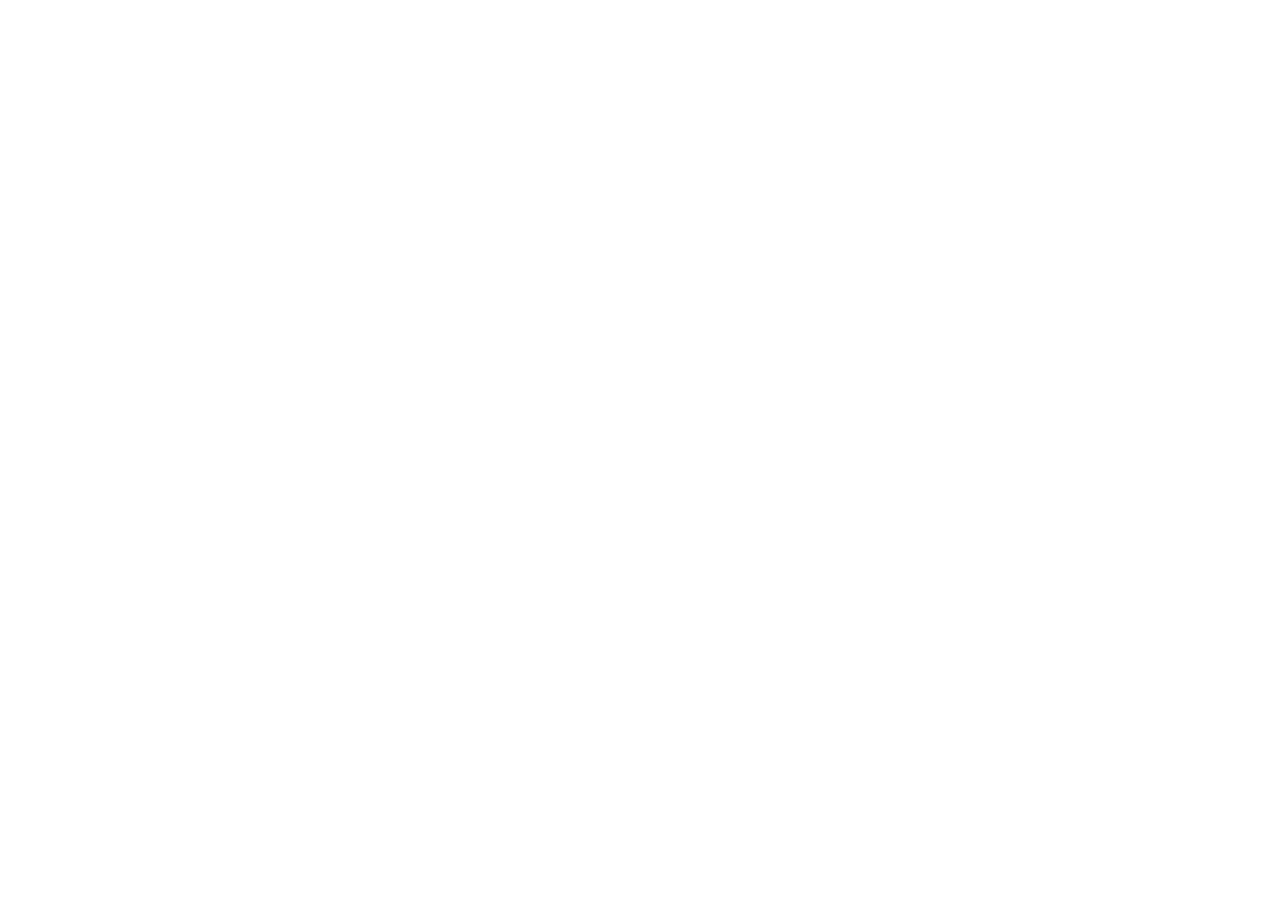
==== index.html @ e31ba43c "Add Sketch Desk index.html" ====
<!DOCTYPE html>
<html lang="en">
<head>
  <meta charset="UTF-8" />
  <meta name="viewport" content="width=device-width, initial-scale=1.0" />
  <title>Sketch Desk — learn to draw</title>
  <link rel="preconnect" href="https://fonts.googleapis.com" />
  <link rel="preconnect" href="https://fonts.gstatic.com" crossorigin />
  <link href="https://fonts.googleapis.com/css2?family=Fraunces:ital,opsz,wght@0,9..144,500;0,9..144,650;1,9..144,500&family=Source+Sans+3:wght@400;500;600;700&display=swap" rel="stylesheet" />
  <link rel="stylesheet" href="styles.css" />
</head>
<body>
  <div id="app"></div>
  <script src="lessons.js"></script>
  <script src="app.js"></script>
</body>
</html>
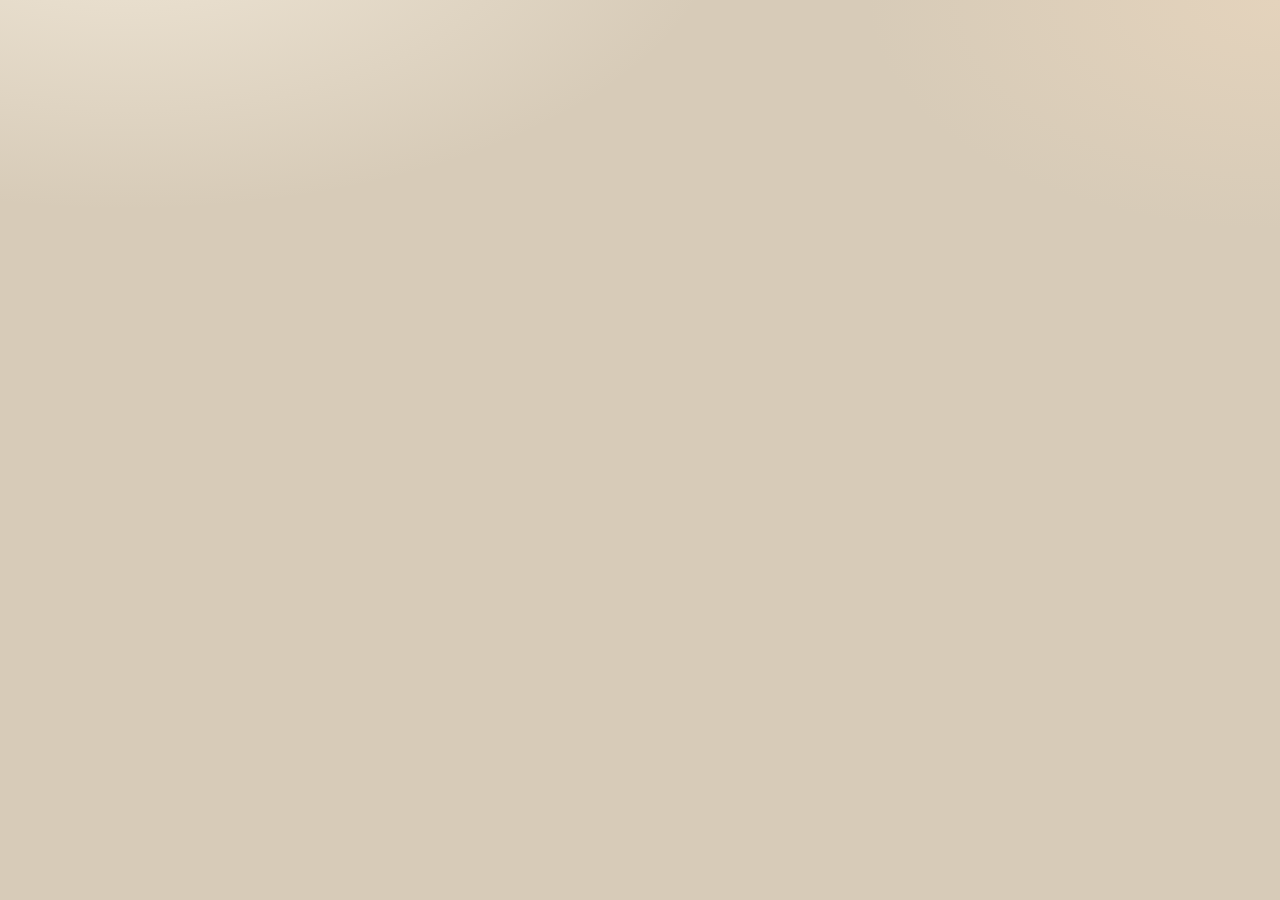
==== commit d95e0f37: "Load guides.js after lessons" ====
--- a/index.html
+++ b/index.html
@@ -12,6 +12,7 @@
 <body>
   <div id="app"></div>
   <script src="lessons.js"></script>
+  <script src="guides.js"></script>
   <script src="app.js"></script>
 </body>
 </html>
--- a/styles.css
+++ b/styles.css
@@ -0,0 +1,396 @@
+:root {
+  --paper: #f3eee4;
+  --paper-deep: #e7dfd0;
+  --ink: #1c1814;
+  --ink-soft: #4a433b;
+  --rule: rgba(28, 24, 20, 0.1);
+  --sienna: #c45c26;
+  --sienna-deep: #9a3f16;
+  --sage: #5c6b4a;
+  --desk: #d9cbb6;
+  --shadow: 0 18px 50px rgba(40, 28, 16, 0.16);
+  --serif: "Fraunces", "Times New Roman", serif;
+  --sans: "Source Sans 3", "Segoe UI", sans-serif;
+}
+
+* { box-sizing: border-box; }
+html, body { margin: 0; height: 100%; }
+body {
+  background:
+    radial-gradient(1200px 600px at 10% -10%, #efe6d6 0%, transparent 50%),
+    radial-gradient(900px 500px at 100% 0%, #e4d3bc 0%, transparent 46%),
+    #d7cbb8;
+  color: var(--ink);
+  font-family: var(--sans);
+  min-height: 100%;
+}
+
+#app { min-height: 100%; }
+
+button, input { font-family: inherit; }
+
+.library {
+  max-width: 1120px;
+  margin: 0 auto;
+  padding: 36px 24px 80px;
+}
+
+.topbar {
+  display: flex;
+  justify-content: space-between;
+  align-items: flex-end;
+  gap: 16px;
+  margin-bottom: 28px;
+}
+
+.brand {
+  font-family: var(--serif);
+  font-size: 28px;
+  font-weight: 650;
+  letter-spacing: -0.03em;
+  margin: 0;
+}
+.brand span { color: var(--sienna); font-style: italic; font-weight: 500; }
+.lede { margin: 6px 0 0; color: var(--ink-soft); font-size: 15px; }
+
+.stats {
+  display: flex;
+  gap: 10px;
+  flex-wrap: wrap;
+}
+.stat {
+  background: rgba(255,255,255,0.45);
+  border: 1px solid var(--rule);
+  padding: 8px 12px;
+  border-radius: 999px;
+  font-size: 13px;
+  color: var(--ink-soft);
+}
+.stat b { color: var(--ink); font-weight: 600; }
+
+.hero {
+  display: grid;
+  grid-template-columns: 1.4fr 1fr;
+  gap: 18px;
+  margin-bottom: 34px;
+}
+@media (max-width: 800px) { .hero { grid-template-columns: 1fr; } }
+
+.card {
+  background: var(--paper);
+  border: 1px solid var(--rule);
+  box-shadow: var(--shadow);
+  border-radius: 18px;
+}
+
+.continue {
+  padding: 26px 28px;
+  position: relative;
+  overflow: hidden;
+}
+.continue::after {
+  content: "";
+  position: absolute;
+  right: -20px; bottom: -30px;
+  width: 180px; height: 180px;
+  background: radial-gradient(circle, rgba(196,92,38,0.16), transparent 70%);
+  pointer-events: none;
+}
+.eyebrow {
+  font-size: 11px;
+  letter-spacing: 0.16em;
+  text-transform: uppercase;
+  color: var(--sienna-deep);
+  font-weight: 600;
+  margin: 0 0 8px;
+}
+.continue h2 {
+  font-family: var(--serif);
+  font-size: 32px;
+  letter-spacing: -0.03em;
+  margin: 0 0 8px;
+}
+.continue p { margin: 0 0 18px; color: var(--ink-soft); max-width: 46ch; }
+
+.actions { display: flex; gap: 10px; flex-wrap: wrap; }
+
+.btn {
+  border: none;
+  cursor: pointer;
+  border-radius: 999px;
+  padding: 11px 18px;
+  font-size: 14px;
+  font-weight: 600;
+}
+.btn-ink { background: var(--ink); color: var(--paper); }
+.btn-ink:hover { background: #2b251f; }
+.btn-ghost {
+  background: transparent;
+  color: var(--ink);
+  border: 1px solid var(--rule);
+}
+.btn-ghost:hover { background: rgba(28,24,20,0.04); }
+.btn-sienna { background: var(--sienna); color: #fff; }
+.btn-sienna:hover { background: var(--sienna-deep); }
+.btn[disabled] { opacity: 0.45; cursor: default; }
+
+.free-card {
+  padding: 26px 24px;
+  display: flex;
+  flex-direction: column;
+  justify-content: space-between;
+  min-height: 180px;
+}
+.free-card h3 {
+  font-family: var(--serif);
+  font-size: 22px;
+  margin: 0 0 8px;
+}
+
+.path-head {
+  display: flex;
+  justify-content: space-between;
+  align-items: baseline;
+  margin: 8px 2px 12px;
+}
+.path-head h2 {
+  font-family: var(--serif);
+  font-size: 22px;
+  margin: 0;
+}
+.path-head p { margin: 0; color: var(--ink-soft); font-size: 14px; }
+
+.grid {
+  display: grid;
+  grid-template-columns: repeat(auto-fill, minmax(240px, 1fr));
+  gap: 14px;
+  margin-bottom: 28px;
+}
+
+.lesson {
+  text-align: left;
+  padding: 18px 18px 16px;
+  cursor: pointer;
+  width: 100%;
+  color: inherit;
+  transition: transform 0.15s ease, box-shadow 0.15s ease;
+}
+.lesson:hover { transform: translateY(-2px); }
+.lesson .meta {
+  display: flex;
+  justify-content: space-between;
+  font-size: 12px;
+  color: var(--ink-soft);
+  margin-bottom: 10px;
+}
+.lesson h3 {
+  font-family: var(--serif);
+  font-size: 20px;
+  margin: 0 0 6px;
+  letter-spacing: -0.02em;
+}
+.lesson p { margin: 0; color: var(--ink-soft); font-size: 14px; line-height: 1.4; }
+.lesson .foot {
+  display: flex;
+  justify-content: space-between;
+  align-items: center;
+  margin-top: 14px;
+  font-size: 12px;
+  color: var(--ink-soft);
+}
+.pill {
+  background: rgba(92, 107, 74, 0.12);
+  color: var(--sage);
+  padding: 3px 8px;
+  border-radius: 999px;
+  font-weight: 600;
+}
+.pill.done { background: rgba(196,92,38,0.14); color: var(--sienna-deep); }
+
+.footnote {
+  font-size: 12px;
+  color: var(--ink-soft);
+  margin-top: 24px;
+  max-width: 72ch;
+}
+
+.studio {
+  height: 100vh;
+  display: grid;
+  grid-template-rows: auto 1fr auto;
+  overflow: hidden;
+}
+
+.studio-bar {
+  display: flex;
+  align-items: center;
+  gap: 12px;
+  padding: 10px 14px;
+  background: rgba(243, 238, 228, 0.86);
+  backdrop-filter: blur(10px);
+  border-bottom: 1px solid var(--rule);
+}
+.studio-bar h1 {
+  font-family: var(--serif);
+  font-size: 18px;
+  margin: 0;
+  flex: 1;
+  letter-spacing: -0.02em;
+}
+.step-dots { display: flex; gap: 6px; }
+.dot {
+  width: 8px; height: 8px; border-radius: 50%;
+  background: rgba(28,24,20,0.18);
+}
+.dot.on { background: var(--sienna); }
+.dot.done { background: var(--ink); }
+
+.workspace {
+  display: grid;
+  grid-template-columns: 300px 1fr;
+  min-height: 0;
+}
+@media (max-width: 840px) {
+  .workspace { grid-template-columns: 1fr; grid-template-rows: auto 1fr; }
+}
+
+.coach {
+  padding: 20px 20px 12px;
+  border-right: 1px solid var(--rule);
+  background: rgba(243,238,228,0.55);
+  overflow: auto;
+}
+@media (max-width: 840px) {
+  .coach { border-right: none; border-bottom: 1px solid var(--rule); }
+}
+.step-kicker {
+  font-size: 11px;
+  letter-spacing: 0.14em;
+  text-transform: uppercase;
+  color: var(--sienna-deep);
+  font-weight: 600;
+  margin: 0 0 6px;
+}
+.coach h2 {
+  font-family: var(--serif);
+  font-size: 26px;
+  margin: 0 0 10px;
+  letter-spacing: -0.03em;
+}
+.coach p { margin: 0 0 12px; line-height: 1.5; color: var(--ink-soft); }
+.hint {
+  background: rgba(196,92,38,0.08);
+  border-left: 3px solid var(--sienna);
+  padding: 10px 12px;
+  font-size: 13px;
+  color: var(--ink);
+  margin-bottom: 16px;
+}
+.coach-nav { display: flex; gap: 8px; flex-wrap: wrap; }
+
+.paper-wrap {
+  min-height: 0;
+  display: flex;
+  align-items: center;
+  justify-content: center;
+  padding: 16px;
+}
+.sheet {
+  position: relative;
+  width: min(100%, 820px);
+  height: 100%;
+  max-height: calc(100vh - 170px);
+  background:
+    linear-gradient(180deg, rgba(255,255,255,0.25), transparent 30%),
+    var(--paper);
+  box-shadow: var(--shadow);
+  border-radius: 4px;
+  overflow: hidden;
+  border: 1px solid rgba(28,24,20,0.08);
+}
+.sheet canvas {
+  position: absolute;
+  inset: 0;
+  width: 100%;
+  height: 100%;
+  touch-action: none;
+  cursor: crosshair;
+}
+
+.toolbar {
+  display: flex;
+  align-items: center;
+  gap: 8px;
+  padding: 10px 14px 14px;
+  flex-wrap: wrap;
+  background: rgba(243,238,228,0.9);
+  border-top: 1px solid var(--rule);
+}
+.tool {
+  width: 40px; height: 40px;
+  border-radius: 10px;
+  border: 1px solid transparent;
+  background: transparent;
+  cursor: pointer;
+  color: var(--ink);
+  display: grid;
+  place-items: center;
+}
+.tool.on, .tool:hover { background: rgba(28,24,20,0.06); border-color: var(--rule); }
+.sep { width: 1px; height: 24px; background: var(--rule); margin: 0 4px; }
+.slider {
+  display: flex;
+  align-items: center;
+  gap: 8px;
+  font-size: 12px;
+  color: var(--ink-soft);
+}
+.slider input { width: 90px; accent-color: var(--ink); }
+
+.toggle {
+  display: flex;
+  align-items: center;
+  gap: 6px;
+  font-size: 13px;
+  color: var(--ink-soft);
+}
+.toggle input { accent-color: var(--sienna); }
+
+.toast {
+  position: fixed;
+  bottom: 78px;
+  left: 50%;
+  transform: translateX(-50%);
+  background: var(--ink);
+  color: var(--paper);
+  padding: 10px 16px;
+  border-radius: 999px;
+  font-size: 13px;
+  opacity: 0;
+  pointer-events: none;
+  transition: opacity 0.25s ease;
+  z-index: 20;
+}
+.toast.show { opacity: 1; }
+
+.complete-modal {
+  position: fixed;
+  inset: 0;
+  background: rgba(28,24,20,0.35);
+  display: grid;
+  place-items: center;
+  z-index: 30;
+  padding: 20px;
+}
+.complete-card {
+  background: var(--paper);
+  padding: 28px;
+  border-radius: 18px;
+  max-width: 420px;
+  box-shadow: var(--shadow);
+}
+.complete-card h2 {
+  font-family: var(--serif);
+  margin: 0 0 8px;
+  font-size: 28px;
+}
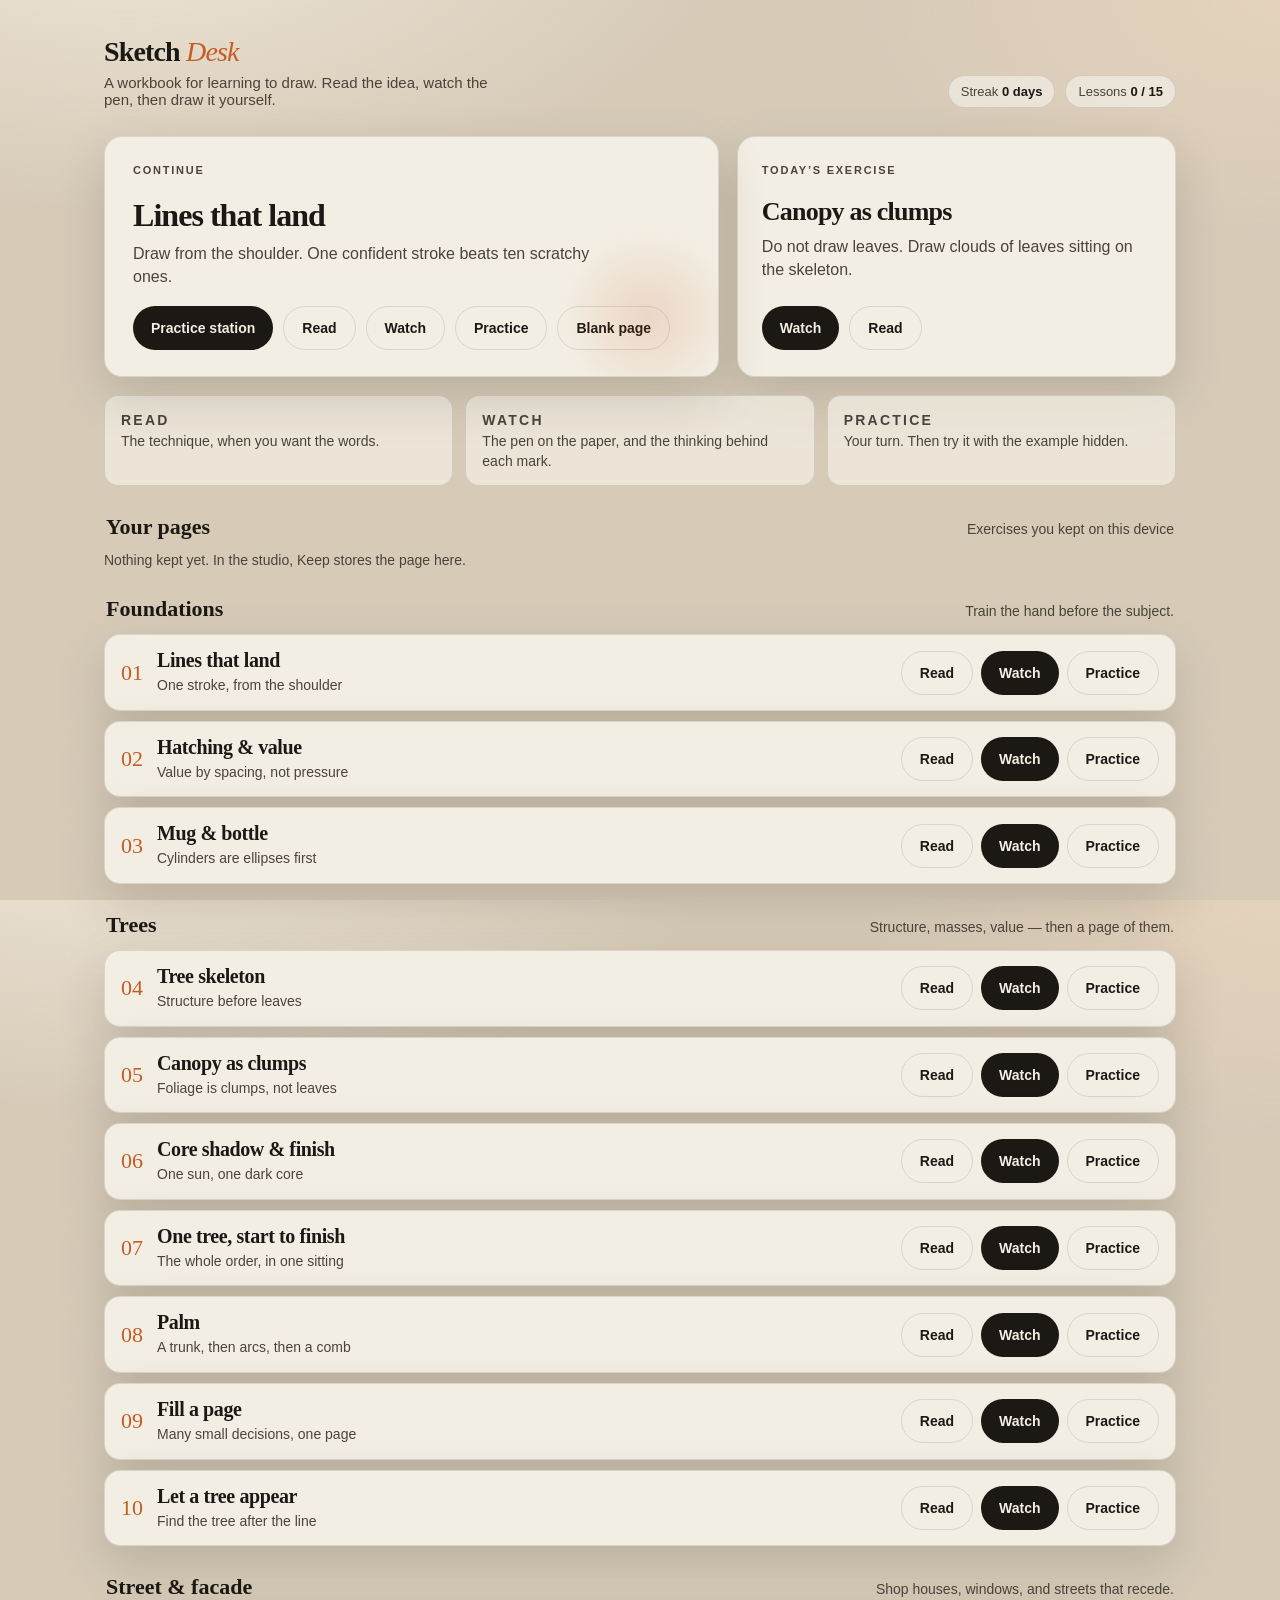
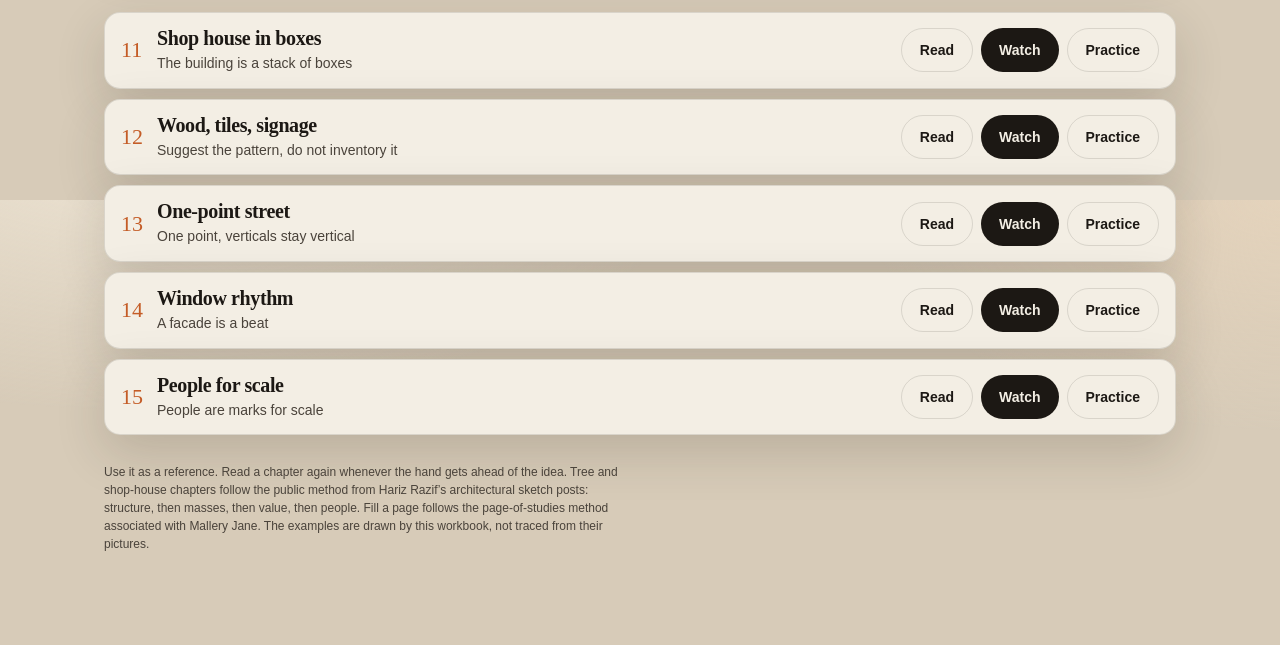
==== commit 994c64f2: "Add the practice station and workbook modes. Focus station with timer, wake lock, and capture, plus " ====
--- a/index.html
+++ b/index.html
@@ -3,7 +3,10 @@
 <head>
   <meta charset="UTF-8" />
   <meta name="viewport" content="width=device-width, initial-scale=1.0" />
+  <meta name="description" content="Sketch Desk is a sketchbook drawing tutor. Short lessons, a faint ghost guide, and paper to draw on. Trees, streets, and the hand that makes them." />
+  <meta name="theme-color" content="#d7cbb8" />
   <title>Sketch Desk — learn to draw</title>
+  <link rel="icon" href="favicon.svg" type="image/svg+xml" />
   <link rel="preconnect" href="https://fonts.googleapis.com" />
   <link rel="preconnect" href="https://fonts.gstatic.com" crossorigin />
   <link href="https://fonts.googleapis.com/css2?family=Fraunces:ital,opsz,wght@0,9..144,500;0,9..144,650;1,9..144,500&family=Source+Sans+3:wght@400;500;600;700&display=swap" rel="stylesheet" />
@@ -13,6 +16,7 @@
   <div id="app"></div>
   <script src="lessons.js"></script>
   <script src="guides.js"></script>
+  <script src="cards.js"></script>
   <script src="app.js"></script>
 </body>
 </html>
--- a/styles.css
+++ b/styles.css
@@ -3,13 +3,13 @@
   --paper-deep: #e7dfd0;
   --ink: #1c1814;
   --ink-soft: #4a433b;
-  --rule: rgba(28, 24, 20, 0.1);
+  --rule: rgba(28, 24, 20, 0.12);
   --sienna: #c45c26;
   --sienna-deep: #9a3f16;
   --sage: #5c6b4a;
   --desk: #d9cbb6;
   --shadow: 0 18px 50px rgba(40, 28, 16, 0.16);
-  --serif: "Fraunces", "Times New Roman", serif;
+  --serif: "Fraunces", "Iowan Old Style", "Palatino Linotype", Palatino, serif;
   --sans: "Source Sans 3", "Segoe UI", sans-serif;
 }
 
@@ -23,18 +23,18 @@
   color: var(--ink);
   font-family: var(--sans);
   min-height: 100%;
-}
-
-#app { min-height: 100%; }
-
-button, input { font-family: inherit; }
+  overscroll-behavior: none;
+}
+#sketch-host, #app { min-height: 100%; }
+button, input { font-family: inherit; color: inherit; }
+button { cursor: pointer; }
+img { max-width: 100%; }
 
 .library {
   max-width: 1120px;
   margin: 0 auto;
   padding: 36px 24px 80px;
 }
-
 .topbar {
   display: flex;
   justify-content: space-between;
@@ -42,7 +42,6 @@
   gap: 16px;
   margin-bottom: 28px;
 }
-
 .brand {
   font-family: var(--serif);
   font-size: 28px;
@@ -51,15 +50,10 @@
   margin: 0;
 }
 .brand span { color: var(--sienna); font-style: italic; font-weight: 500; }
-.lede { margin: 6px 0 0; color: var(--ink-soft); font-size: 15px; }
-
-.stats {
-  display: flex;
-  gap: 10px;
-  flex-wrap: wrap;
-}
+.lede { margin: 6px 0 0; color: var(--ink-soft); font-size: 15px; max-width: 46ch; }
+.stats { display: flex; gap: 10px; flex-wrap: wrap; }
 .stat {
-  background: rgba(255,255,255,0.45);
+  background: rgba(255, 255, 255, 0.45);
   border: 1px solid var(--rule);
   padding: 8px 12px;
   border-radius: 999px;
@@ -67,33 +61,27 @@
   color: var(--ink-soft);
 }
 .stat b { color: var(--ink); font-weight: 600; }
-
 .hero {
   display: grid;
   grid-template-columns: 1.4fr 1fr;
   gap: 18px;
-  margin-bottom: 34px;
-}
-@media (max-width: 800px) { .hero { grid-template-columns: 1fr; } }
-
+  margin-bottom: 18px;
+}
 .card {
   background: var(--paper);
   border: 1px solid var(--rule);
   box-shadow: var(--shadow);
   border-radius: 18px;
 }
-
-.continue {
-  padding: 26px 28px;
-  position: relative;
-  overflow: hidden;
-}
+.continue { padding: 26px 28px; position: relative; overflow: hidden; }
 .continue::after {
   content: "";
   position: absolute;
-  right: -20px; bottom: -30px;
-  width: 180px; height: 180px;
-  background: radial-gradient(circle, rgba(196,92,38,0.16), transparent 70%);
+  right: -20px;
+  bottom: -30px;
+  width: 180px;
+  height: 180px;
+  background: radial-gradient(circle, rgba(196, 92, 38, 0.16), transparent 70%);
   pointer-events: none;
 }
 .eyebrow {
@@ -104,36 +92,26 @@
   font-weight: 600;
   margin: 0 0 8px;
 }
-.continue h2 {
-  font-family: var(--serif);
-  font-size: 32px;
+.continue h2, .free-card h3, .viewer h2, .complete-card h2 {
+  font-family: var(--serif);
   letter-spacing: -0.03em;
-  margin: 0 0 8px;
-}
-.continue p { margin: 0 0 18px; color: var(--ink-soft); max-width: 46ch; }
-
+}
+.continue h2 { font-size: 32px; margin: 0 0 8px; }
+.continue p, .free-card p { margin: 0 0 18px; color: var(--ink-soft); max-width: 52ch; line-height: 1.45; }
 .actions { display: flex; gap: 10px; flex-wrap: wrap; }
-
 .btn {
   border: none;
-  cursor: pointer;
   border-radius: 999px;
   padding: 11px 18px;
+  min-height: 44px;
   font-size: 14px;
   font-weight: 600;
 }
 .btn-ink { background: var(--ink); color: var(--paper); }
 .btn-ink:hover { background: #2b251f; }
-.btn-ghost {
-  background: transparent;
-  color: var(--ink);
-  border: 1px solid var(--rule);
-}
-.btn-ghost:hover { background: rgba(28,24,20,0.04); }
-.btn-sienna { background: var(--sienna); color: #fff; }
-.btn-sienna:hover { background: var(--sienna-deep); }
+.btn-ghost { background: transparent; color: var(--ink); border: 1px solid var(--rule); }
+.btn-ghost:hover { background: rgba(28, 24, 20, 0.04); }
 .btn[disabled] { opacity: 0.45; cursor: default; }
-
 .free-card {
   padding: 26px 24px;
   display: flex;
@@ -141,48 +119,124 @@
   justify-content: space-between;
   min-height: 180px;
 }
-.free-card h3 {
+.free-card h3 { font-size: 26px; margin: 0 0 8px; }
+.howto {
+  display: grid;
+  grid-template-columns: repeat(3, 1fr);
+  gap: 12px;
+  margin: 0 0 28px;
+}
+.howto div {
+  background: rgba(243, 238, 228, 0.72);
+  border: 1px solid var(--rule);
+  border-radius: 14px;
+  padding: 14px 16px;
+}
+.howto p { margin: 0; color: var(--ink-soft); font-size: 14px; line-height: 1.45; }
+.toc { list-style: none; margin: 0 0 28px; padding: 0; display: flex; flex-direction: column; gap: 10px; }
+.toc-row {
+  display: grid;
+  grid-template-columns: auto minmax(0, 1fr) auto;
+  gap: 14px;
+  align-items: center;
+  background: var(--paper);
+  border: 1px solid var(--rule);
+  border-radius: 16px;
+  padding: 14px 16px;
+  box-shadow: var(--shadow);
+}
+.chap {
+  font-family: var(--serif);
+  font-size: 22px;
+  color: var(--sienna);
+  min-width: 2ch;
+}
+.toc-copy h3 { font-family: var(--serif); font-size: 20px; margin: 0 0 4px; letter-spacing: -0.02em; }
+.toc-copy p { margin: 0; color: var(--ink-soft); font-size: 14px; line-height: 1.4; }
+.toc-actions { display: flex; flex-wrap: wrap; gap: 8px; align-items: center; justify-content: flex-end; }
+.reader {
+  max-width: 760px;
+  margin: 0 auto;
+  padding: 28px 20px 72px;
+}
+.reader-bar { display: flex; justify-content: space-between; align-items: center; gap: 12px; margin-bottom: 18px; }
+.reader h1 {
+  font-family: var(--serif);
+  font-size: 40px;
+  letter-spacing: -0.03em;
+  margin: 0 0 6px;
+}
+.technique-line { margin: 0 0 18px; color: var(--sienna-deep); font-weight: 600; }
+.reader-block {
+  background: var(--paper);
+  border: 1px solid var(--rule);
+  border-radius: 18px;
+  padding: 20px 22px;
+  margin-bottom: 14px;
+  box-shadow: var(--shadow);
+}
+.reader-block h2 {
   font-family: var(--serif);
   font-size: 22px;
   margin: 0 0 8px;
 }
-
+.reader-block h3 { margin: 0 0 8px; font-size: 16px; }
+.reader-block p { margin: 0 0 12px; color: var(--ink-soft); line-height: 1.5; }
+.plate {
+  height: 280px;
+  border-radius: 4px;
+  background:
+    linear-gradient(180deg, rgba(255, 255, 255, 0.28), transparent 28%),
+    var(--paper-deep);
+  border: 1px solid rgba(28, 24, 20, 0.08);
+  position: relative;
+  margin-bottom: 12px;
+}
+.plate canvas { position: absolute; inset: 0; width: 100%; height: 100%; }
+.example-nav { display: flex; flex-wrap: wrap; gap: 8px; }
+.coach-copy .label {
+  display: block;
+  font-size: 11px;
+  letter-spacing: 0.14em;
+  text-transform: uppercase;
+  color: var(--sienna-deep);
+  font-weight: 600;
+  margin-top: 8px;
+}
+.coach-copy .ref-line { display: block; color: var(--ink-soft); margin: 2px 0 0; }
+.coach-copy .label:first-child { margin-top: 0; }
 .path-head {
   display: flex;
   justify-content: space-between;
   align-items: baseline;
+  gap: 12px;
   margin: 8px 2px 12px;
 }
-.path-head h2 {
-  font-family: var(--serif);
-  font-size: 22px;
-  margin: 0;
-}
+.path-head h2 { font-family: var(--serif); font-size: 22px; margin: 0; }
 .path-head p { margin: 0; color: var(--ink-soft); font-size: 14px; }
-
 .grid {
   display: grid;
   grid-template-columns: repeat(auto-fill, minmax(240px, 1fr));
   gap: 14px;
   margin-bottom: 28px;
 }
-
 .lesson {
   text-align: left;
   padding: 18px 18px 16px;
-  cursor: pointer;
   width: 100%;
-  color: inherit;
-  transition: transform 0.15s ease, box-shadow 0.15s ease;
+  color: var(--ink);
+  background: var(--paper);
+  transition: transform 0.15s ease;
 }
 .lesson:hover { transform: translateY(-2px); }
-.lesson .meta {
+.lesson .meta, .lesson .foot {
   display: flex;
   justify-content: space-between;
+  gap: 8px;
   font-size: 12px;
   color: var(--ink-soft);
-  margin-bottom: 10px;
-}
+}
+.lesson .meta { margin-bottom: 10px; }
 .lesson h3 {
   font-family: var(--serif);
   font-size: 20px;
@@ -190,14 +244,7 @@
   letter-spacing: -0.02em;
 }
 .lesson p { margin: 0; color: var(--ink-soft); font-size: 14px; line-height: 1.4; }
-.lesson .foot {
-  display: flex;
-  justify-content: space-between;
-  align-items: center;
-  margin-top: 14px;
-  font-size: 12px;
-  color: var(--ink-soft);
-}
+.lesson .foot { align-items: center; margin-top: 14px; }
 .pill {
   background: rgba(92, 107, 74, 0.12);
   color: var(--sage);
@@ -205,64 +252,119 @@
   border-radius: 999px;
   font-weight: 600;
 }
-.pill.done { background: rgba(196,92,38,0.14); color: var(--sienna-deep); }
-
-.footnote {
-  font-size: 12px;
+.pill.done { background: rgba(196, 92, 38, 0.14); color: var(--sienna-deep); }
+.footnote { font-size: 12px; color: var(--ink-soft); margin-top: 8px; max-width: 78ch; line-height: 1.5; }
+
+.gallery-head {
+  display: flex;
+  justify-content: space-between;
+  align-items: baseline;
+  gap: 12px;
+  margin: 4px 2px 12px;
+}
+.gallery-head h2 { font-family: var(--serif); font-size: 22px; margin: 0; }
+.gallery-head p { margin: 0; color: var(--ink-soft); font-size: 14px; }
+.thumbs {
+  display: grid;
+  grid-template-columns: repeat(auto-fill, minmax(160px, 1fr));
+  gap: 12px;
+  margin-bottom: 28px;
+}
+.thumb {
+  padding: 0;
+  text-align: left;
+  overflow: hidden;
+  color: var(--ink);
+  background: var(--paper);
+}
+.thumb img { display: block; width: 100%; aspect-ratio: 4 / 3; object-fit: cover; background: var(--paper-deep); }
+.thumb .cap { padding: 8px 10px 12px; }
+.thumb strong { display: block; font-size: 14px; font-weight: 600; }
+.thumb span { color: var(--ink-soft); font-size: 12px; }
+.empty-pages {
+  margin: 0 0 28px;
   color: var(--ink-soft);
-  margin-top: 24px;
-  max-width: 72ch;
+  font-size: 14px;
 }
 
 .studio {
   height: 100vh;
-  display: grid;
-  grid-template-rows: auto 1fr auto;
+  height: 100dvh;
+  display: grid;
+  grid-template-rows: auto minmax(0, 1fr) auto;
   overflow: hidden;
 }
-
 .studio-bar {
   display: flex;
   align-items: center;
-  gap: 12px;
-  padding: 10px 14px;
-  background: rgba(243, 238, 228, 0.86);
-  backdrop-filter: blur(10px);
+  gap: 10px;
+  padding: 8px 12px;
+  background: rgba(243, 238, 228, 0.9);
   border-bottom: 1px solid var(--rule);
+  flex-wrap: wrap;
 }
 .studio-bar h1 {
   font-family: var(--serif);
   font-size: 18px;
   margin: 0;
   flex: 1;
+  min-width: 0;
   letter-spacing: -0.02em;
-}
-.step-dots { display: flex; gap: 6px; }
+  white-space: nowrap;
+  overflow: hidden;
+  text-overflow: ellipsis;
+}
+.step-dots { display: flex; gap: 2px; }
 .dot {
-  width: 8px; height: 8px; border-radius: 50%;
-  background: rgba(28,24,20,0.18);
-}
-.dot.on { background: var(--sienna); }
-.dot.done { background: var(--ink); }
+  width: 22px;
+  height: 22px;
+  border: none;
+  padding: 0;
+  background: transparent;
+  display: grid;
+  place-items: center;
+}
+.dot::after {
+  content: "";
+  width: 8px;
+  height: 8px;
+  border-radius: 50%;
+  background: rgba(28, 24, 20, 0.18);
+}
+.dot.on::after { background: var(--sienna); }
+.dot.done::after { background: var(--ink); }
+.timer { display: flex; align-items: center; gap: 6px; }
+.timer-readout {
+  font-variant-numeric: tabular-nums;
+  font-size: 13px;
+  min-width: 44px;
+  color: var(--ink-soft);
+}
+.chip {
+  border: 1px solid var(--rule);
+  background: transparent;
+  color: var(--ink);
+  border-radius: 999px;
+  min-height: 36px;
+  padding: 6px 10px;
+  font-size: 12px;
+  font-weight: 700;
+}
+.chip.on { background: var(--ink); color: var(--paper); border-color: var(--ink); }
 
 .workspace {
   display: grid;
-  grid-template-columns: 300px 1fr;
+  grid-template-columns: minmax(260px, 320px) minmax(0, 1fr);
   min-height: 0;
 }
-@media (max-width: 840px) {
-  .workspace { grid-template-columns: 1fr; grid-template-rows: auto 1fr; }
-}
-
 .coach {
-  padding: 20px 20px 12px;
+  padding: 16px 16px 12px;
   border-right: 1px solid var(--rule);
-  background: rgba(243,238,228,0.55);
+  background: rgba(243, 238, 228, 0.55);
   overflow: auto;
-}
-@media (max-width: 840px) {
-  .coach { border-right: none; border-bottom: 1px solid var(--rule); }
-}
+  min-height: 0;
+}
+.coach-top { display: flex; justify-content: space-between; gap: 8px; align-items: flex-start; }
 .step-kicker {
   font-size: 11px;
   letter-spacing: 0.14em;
@@ -274,39 +376,76 @@
 .coach h2 {
   font-family: var(--serif);
   font-size: 26px;
-  margin: 0 0 10px;
+  margin: 0 0 8px;
   letter-spacing: -0.03em;
 }
-.coach p { margin: 0 0 12px; line-height: 1.5; color: var(--ink-soft); }
+.story { margin: 0 0 12px; color: var(--ink-soft); line-height: 1.5; }
+.coach .label {
+  display: block;
+  font-size: 11px;
+  letter-spacing: 0.14em;
+  text-transform: uppercase;
+  color: var(--sienna-deep);
+  font-weight: 600;
+  margin: 10px 0 4px;
+}
+.coach .ref-line { margin: 0; color: var(--ink); line-height: 1.45; }
+.nib {
+  position: absolute;
+  left: 0;
+  top: 0;
+  width: 72px;
+  height: 72px;
+  transform-origin: 8px 64px;
+  pointer-events: none;
+  z-index: 3;
+  filter: drop-shadow(2px 8px 2px rgba(40, 28, 16, 0.28));
+}
+.nib svg { display: block; width: 72px; height: 72px; }
+#watch-play.on { background: var(--ink); color: var(--paper); border-color: var(--ink); }
 .hint {
-  background: rgba(196,92,38,0.08);
+  background: rgba(196, 92, 38, 0.08);
   border-left: 3px solid var(--sienna);
   padding: 10px 12px;
   font-size: 13px;
   color: var(--ink);
-  margin-bottom: 16px;
-}
-.coach-nav { display: flex; gap: 8px; flex-wrap: wrap; }
+  margin-bottom: 12px;
+}
+.coach-tools, .coach-nav { display: flex; flex-wrap: wrap; gap: 8px; align-items: center; }
+.coach-tools { margin-bottom: 12px; }
+.coach-toggle { display: none; }
+.opacity, .slider, .toggle {
+  display: flex;
+  align-items: center;
+  gap: 8px;
+  font-size: 13px;
+  color: var(--ink-soft);
+}
+.opacity input, .slider input { accent-color: var(--ink); }
+.opacity input { width: 96px; accent-color: var(--sienna); }
+.toggle input { accent-color: var(--sienna); width: 16px; height: 16px; }
 
 .paper-wrap {
   min-height: 0;
-  display: flex;
-  align-items: center;
-  justify-content: center;
-  padding: 16px;
+  min-width: 0;
+  display: flex;
+  padding: 12px;
 }
 .sheet {
   position: relative;
-  width: min(100%, 820px);
-  height: 100%;
-  max-height: calc(100vh - 170px);
+  flex: 1;
+  width: 100%;
+  max-width: 860px;
+  margin: 0 auto;
+  align-self: stretch;
   background:
-    linear-gradient(180deg, rgba(255,255,255,0.25), transparent 30%),
+    linear-gradient(180deg, rgba(255, 255, 255, 0.28), transparent 28%),
     var(--paper);
   box-shadow: var(--shadow);
   border-radius: 4px;
   overflow: hidden;
-  border: 1px solid rgba(28,24,20,0.08);
+  border: 1px solid rgba(28, 24, 20, 0.08);
+  touch-action: none;
 }
 .sheet canvas {
   position: absolute;
@@ -314,51 +453,35 @@
   width: 100%;
   height: 100%;
   touch-action: none;
-  cursor: crosshair;
-}
-
+}
 .toolbar {
   display: flex;
   align-items: center;
   gap: 8px;
-  padding: 10px 14px 14px;
-  flex-wrap: wrap;
-  background: rgba(243,238,228,0.9);
+  padding: 8px 12px max(12px, env(safe-area-inset-bottom));
+  background: rgba(243, 238, 228, 0.94);
   border-top: 1px solid var(--rule);
-}
+  overflow-x: auto;
+}
+.toolbar > * { flex: none; }
 .tool {
-  width: 40px; height: 40px;
+  width: 44px;
+  height: 44px;
   border-radius: 10px;
   border: 1px solid transparent;
   background: transparent;
-  cursor: pointer;
   color: var(--ink);
   display: grid;
   place-items: center;
-}
-.tool.on, .tool:hover { background: rgba(28,24,20,0.06); border-color: var(--rule); }
-.sep { width: 1px; height: 24px; background: var(--rule); margin: 0 4px; }
-.slider {
-  display: flex;
-  align-items: center;
-  gap: 8px;
-  font-size: 12px;
-  color: var(--ink-soft);
-}
-.slider input { width: 90px; accent-color: var(--ink); }
-
-.toggle {
-  display: flex;
-  align-items: center;
-  gap: 6px;
-  font-size: 13px;
-  color: var(--ink-soft);
-}
-.toggle input { accent-color: var(--sienna); }
+  padding: 0;
+}
+.tool.on, .tool:hover { background: rgba(28, 24, 20, 0.06); border-color: var(--rule); }
+.sep { width: 1px; height: 24px; background: var(--rule); }
+.slider input { width: 92px; }
 
 .toast {
   position: fixed;
-  bottom: 78px;
+  bottom: 84px;
   left: 50%;
   transform: translateX(-50%);
   background: var(--ink);
@@ -368,29 +491,180 @@
   font-size: 13px;
   opacity: 0;
   pointer-events: none;
-  transition: opacity 0.25s ease;
-  z-index: 20;
+  transition: opacity 0.2s ease;
+  z-index: 50;
+  max-width: calc(100% - 32px);
+  text-align: center;
 }
 .toast.show { opacity: 1; }
-
-.complete-modal {
+.complete-modal, .viewer {
   position: fixed;
   inset: 0;
-  background: rgba(28,24,20,0.35);
+  background: rgba(28, 24, 20, 0.4);
   display: grid;
   place-items: center;
-  z-index: 30;
+  z-index: 40;
   padding: 20px;
 }
-.complete-card {
+.complete-card, .viewer-card {
   background: var(--paper);
   padding: 28px;
   border-radius: 18px;
-  max-width: 420px;
+  max-width: 460px;
+  width: min(460px, 100%);
   box-shadow: var(--shadow);
 }
-.complete-card h2 {
-  font-family: var(--serif);
-  margin: 0 0 8px;
+.viewer-card { max-width: 860px; width: min(860px, 100%); }
+.complete-card h2, .viewer-card h2 { margin: 0 0 8px; font-size: 28px; }
+.viewer-card img {
+  width: 100%;
+  max-height: 62vh;
+  object-fit: contain;
+  background: var(--paper-deep);
+  border-radius: 4px;
+  margin: 8px 0 16px;
+}
+.viewer-card p, .complete-card p { color: var(--ink-soft); margin: 0 0 8px; line-height: 1.45; }
+
+@media (max-width: 840px) {
+  .library { padding: 20px 16px 48px; }
+  .topbar, .path-head, .gallery-head { flex-direction: column; align-items: flex-start; }
+  .hero { grid-template-columns: 1fr; }
+  .howto { grid-template-columns: 1fr; }
+  .toc-row { grid-template-columns: auto minmax(0, 1fr); }
+  .toc-actions { grid-column: 1 / -1; justify-content: flex-start; }
+  .reader h1 { font-size: 32px; }
+  .plate { height: 220px; }
+  .watch .coach { max-height: 42dvh; }
+  .continue h2 { font-size: 28px; }
+  .workspace { grid-template-columns: 1fr; grid-template-rows: auto minmax(0, 1fr); }
+  .coach {
+    border-right: none;
+    border-bottom: 1px solid var(--rule);
+    overflow: hidden;
+  }
+  .coach-toggle { display: inline-flex; }
+  .coach:not(.open) .coach-extra { display: none; }
+  .coach-extra { max-height: 24dvh; overflow: auto; }
+  .paper-wrap { padding: 8px; }
+  .toolbar { flex-wrap: wrap; overflow-x: visible; }
+  .coach h2 { font-size: 22px; }
+}
+@media (prefers-reduced-motion: reduce) {
+  .lesson { transition: none; }
+  .toast { transition: none; }
+}
+
+body.desk-dark {
+  --paper: #1c1814;
+  --paper-deep: #2a241e;
+  --ink: #f3eee4;
+  --ink-soft: #d9cbb6;
+  --rule: rgba(243, 238, 228, 0.16);
+  --sienna: #e08a55;
+  --sienna-deep: #f0b08a;
+  --sage: #8a9a72;
+  --desk: #14110e;
+  background: #14110e;
+  color: var(--ink);
+}
+.station {
+  height: 100vh;
+  height: 100dvh;
+  display: grid;
+  grid-template-rows: auto auto minmax(0, 1fr) auto;
+  position: relative;
+  background: var(--desk);
+  overflow: hidden;
+}
+.station-bar {
+  display: flex;
+  align-items: center;
+  gap: 10px;
+  padding: 8px 12px;
+}
+.station-bar h1 {
+  font-family: var(--serif);
+  font-size: 20px;
+  margin: 0;
+  letter-spacing: -0.02em;
+  min-width: 0;
+  overflow: hidden;
+  text-overflow: ellipsis;
+  white-space: nowrap;
+}
+.station-clock {
+  margin-left: auto;
+  font-family: var(--serif);
+  font-variant-numeric: tabular-nums;
   font-size: 28px;
-}
+  letter-spacing: -0.03em;
+}
+.gear {
+  width: 44px;
+  height: 44px;
+  border-radius: 999px;
+  border: 1px solid var(--rule);
+  background: transparent;
+  color: var(--ink);
+  display: grid;
+  place-items: center;
+  padding: 0;
+  flex: none;
+}
+.station-context {
+  padding: 0 16px 8px;
+  color: var(--ink-soft);
+  font-size: 15px;
+  line-height: 1.45;
+  max-height: 30dvh;
+  overflow: auto;
+}
+.station-context p { margin: 0 0 8px; }
+.station-context[hidden] { display: none; }
+.station-paper { padding: 0 12px 8px; }
+.station-dock {
+  padding: 8px 12px max(12px, env(safe-area-inset-bottom));
+  display: flex;
+  flex-direction: column;
+  gap: 8px;
+  background: rgba(243, 238, 228, 0.94);
+  border-top: 1px solid var(--rule);
+}
+body.desk-dark .station-dock { background: rgba(28, 24, 20, 0.94); }
+.station-wake { margin: 0; color: var(--ink-soft); font-size: 13px; }
+.station-wake:empty { display: none; }
+.station-presets, .station-actions { display: flex; flex-wrap: wrap; gap: 8px; align-items: center; }
+.station-actions .btn-ink { min-width: 140px; }
+.chip[disabled] { opacity: 0.45; }
+.gear-panel {
+  position: absolute;
+  top: 58px;
+  right: 12px;
+  width: min(280px, calc(100% - 24px));
+  background: var(--paper);
+  border: 1px solid var(--rule);
+  border-radius: 16px;
+  box-shadow: var(--shadow);
+  padding: 14px;
+  display: flex;
+  flex-direction: column;
+  gap: 10px;
+  z-index: 4;
+}
+.gear-panel[hidden] { display: none; }
+.gear-note { margin: 0; color: var(--ink-soft); font-size: 14px; line-height: 1.4; }
+.station-confirm {
+  position: absolute;
+  left: 12px;
+  right: 12px;
+  bottom: 16px;
+  background: var(--paper);
+  border: 1px solid var(--rule);
+  border-radius: 16px;
+  box-shadow: var(--shadow);
+  padding: 16px;
+  z-index: 5;
+}
+.station-confirm[hidden] { display: none; }
+.station-confirm p { margin: 0 0 12px; }
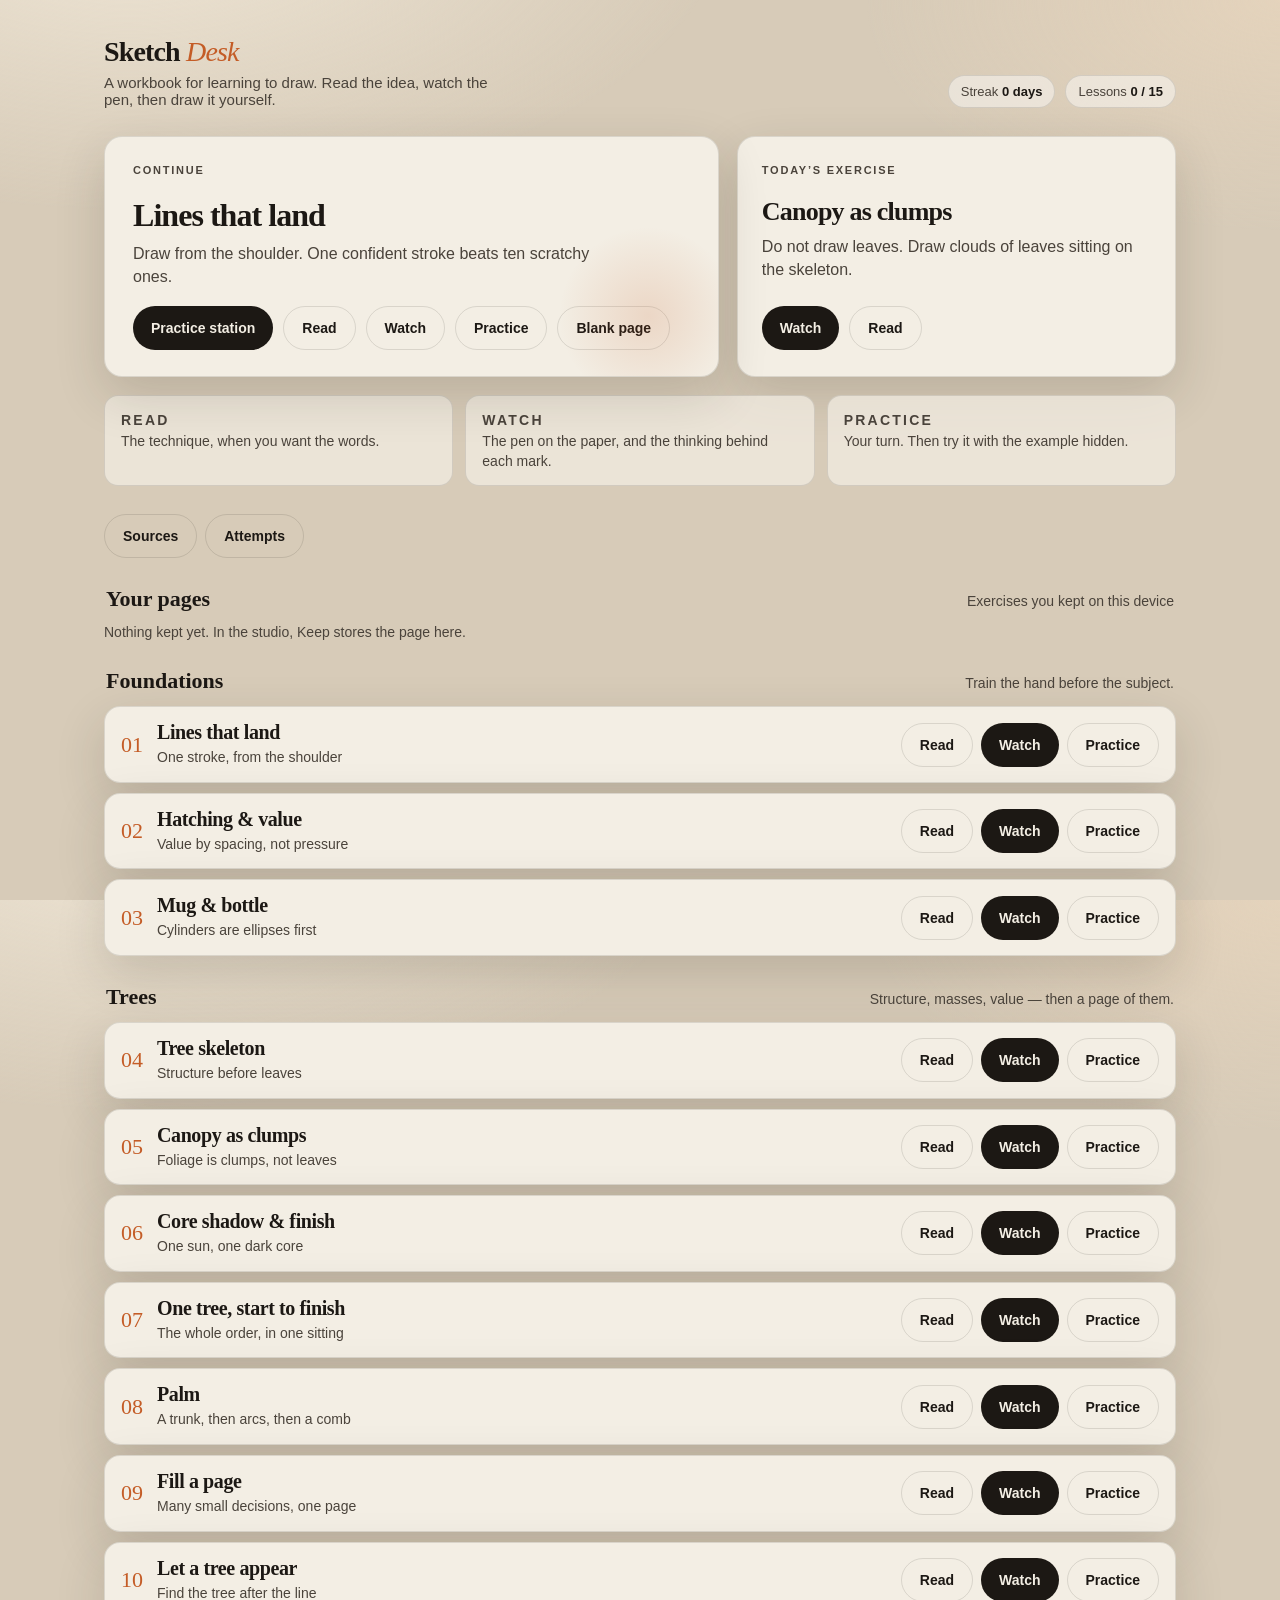
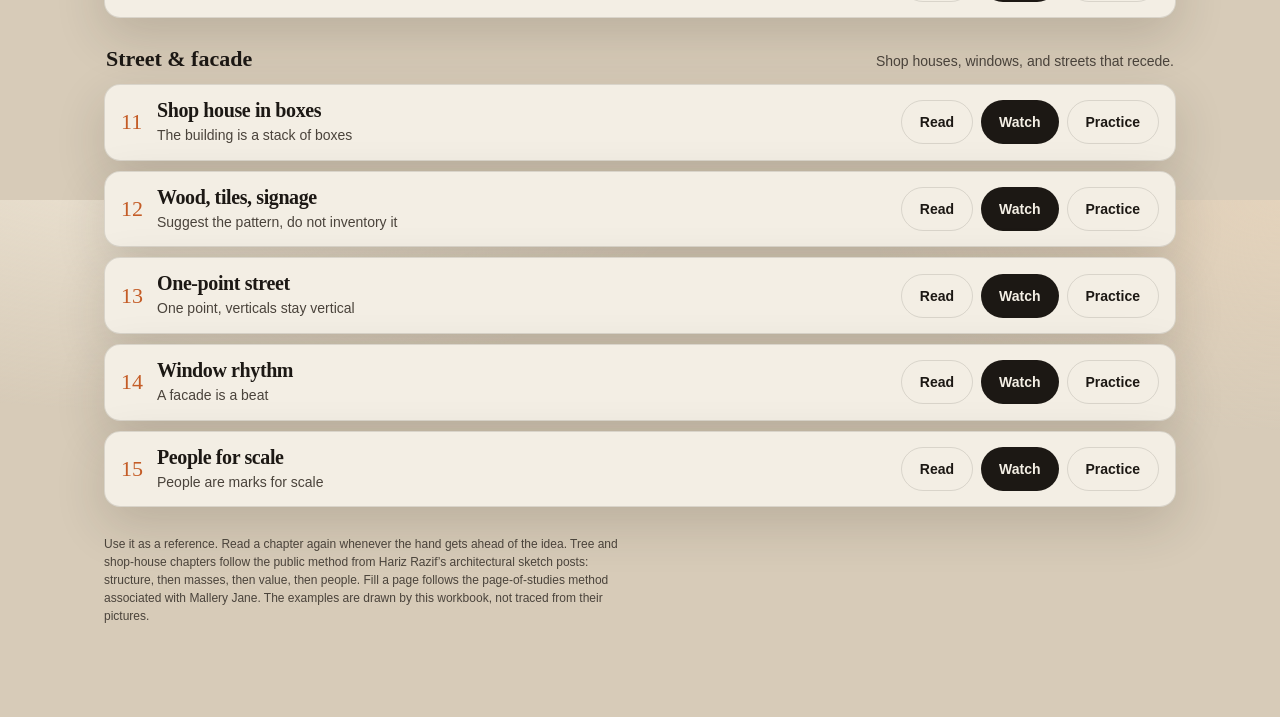
==== commit 48031210: "Keep the site out of search and link the live app. Disallow crawlers, mark every HTML page noindex, " ====
--- a/index.html
+++ b/index.html
@@ -3,6 +3,8 @@
 <head>
   <meta charset="UTF-8" />
   <meta name="viewport" content="width=device-width, initial-scale=1.0" />
+  <meta name="robots" content="noindex, nofollow, noarchive, nosnippet" />
+  <meta name="googlebot" content="noindex, nofollow, noarchive, nosnippet" />
   <meta name="description" content="Sketch Desk is a sketchbook drawing tutor. Short lessons, a faint ghost guide, and paper to draw on. Trees, streets, and the hand that makes them." />
   <meta name="theme-color" content="#d7cbb8" />
   <title>Sketch Desk — learn to draw</title>
--- a/styles.css
+++ b/styles.css
@@ -668,3 +668,129 @@
 }
 .station-confirm[hidden] { display: none; }
 .station-confirm p { margin: 0 0 12px; }
+
+.desk-links { display: flex; flex-wrap: wrap; gap: 8px; margin: 0 0 28px; }
+.record-head {
+  display: flex;
+  justify-content: space-between;
+  align-items: flex-end;
+  gap: 16px;
+  margin-bottom: 18px;
+}
+.record-head h1 {
+  font-family: var(--serif);
+  font-size: 40px;
+  line-height: 1;
+  margin: 10px 0 8px;
+  letter-spacing: -0.03em;
+}
+.source-group { margin: 0 0 28px; }
+.source-group h2 {
+  font-family: var(--serif);
+  font-size: 28px;
+  margin: 0 0 6px;
+}
+.source-meta { margin: 0 0 10px; color: var(--ink-soft); font-size: 14px; }
+.source-actions .source-meta { margin: 0; }
+.source-card {
+  background: var(--paper);
+  border-radius: 16px;
+  padding: 16px 18px;
+  box-shadow: var(--shadow);
+  margin: 0 0 12px;
+}
+.source-card h3 { margin: 0 0 6px; font-size: 22px; font-family: var(--serif); }
+.source-card h3 a { color: inherit; }
+.source-card p { margin: 0 0 10px; color: var(--ink-soft); line-height: 1.45; }
+.source-actions { display: flex; flex-wrap: wrap; gap: 8px; align-items: center; }
+.btn.danger { color: var(--sienna-deep); }
+.source-form {
+  display: grid;
+  gap: 10px;
+  background: var(--paper);
+  padding: 16px;
+  border-radius: 16px;
+  margin: 0 0 22px;
+  box-shadow: var(--shadow);
+}
+.source-form[hidden] { display: none; }
+.source-form label, .source-pick {
+  display: grid;
+  gap: 4px;
+  font-size: 14px;
+  color: var(--ink-soft);
+}
+.source-form input, .source-form select, .source-pick select {
+  font: inherit;
+  color: var(--ink);
+  background: var(--paper-deep);
+  border: 1px solid var(--rule);
+  border-radius: 10px;
+  padding: 8px 10px;
+}
+.check-grid {
+  display: flex;
+  flex-wrap: wrap;
+  gap: 8px 14px;
+  border: 0;
+  margin: 0;
+  padding: 0;
+}
+.check-grid legend { width: 100%; font-size: 14px; color: var(--ink-soft); padding: 0; }
+.check { display: flex; gap: 6px; align-items: center; font-size: 14px; color: var(--ink); }
+.filters { display: flex; flex-wrap: wrap; gap: 8px; margin: 0 0 16px; }
+.attempt-grid {
+  display: grid;
+  grid-template-columns: repeat(auto-fill, minmax(150px, 1fr));
+  gap: 12px;
+}
+.attempt-tile {
+  display: flex;
+  flex-direction: column;
+  text-align: left;
+  padding: 0;
+  border: 1px solid var(--rule);
+  border-radius: 14px;
+  overflow: hidden;
+  background: var(--paper);
+  color: inherit;
+  cursor: pointer;
+}
+.attempt-tile img, .attempt-blank {
+  display: block;
+  width: 100%;
+  aspect-ratio: 3 / 4;
+  object-fit: cover;
+  background: var(--paper-deep);
+}
+.attempt-blank {
+  display: grid;
+  place-items: center;
+  color: var(--ink-soft);
+  font-size: 14px;
+}
+.attempt-copy { display: flex; flex-direction: column; gap: 2px; padding: 8px 10px 10px; }
+.attempt-copy b { font-family: var(--serif); font-weight: 500; }
+.attempt-copy i { font-style: normal; color: var(--ink-soft); font-size: 13px; }
+.compare-grid {
+  display: grid;
+  grid-template-columns: 1fr 1fr;
+  gap: 12px;
+  margin-bottom: 16px;
+}
+.compare-grid figure { margin: 0; }
+.compare-grid img, .compare-grid canvas {
+  width: 100%;
+  aspect-ratio: 3 / 4;
+  object-fit: contain;
+  background: #f3eee4;
+  border-radius: 8px;
+  display: block;
+}
+.compare-grid figcaption { margin-top: 6px; color: var(--ink-soft); font-size: 14px; }
+.source-pick { max-width: 420px; margin-bottom: 14px; }
+@media (max-width: 840px) {
+  .record-head { flex-direction: column; align-items: flex-start; }
+  .record-head h1 { font-size: 32px; }
+  .compare-grid { grid-template-columns: 1fr; }
+}
